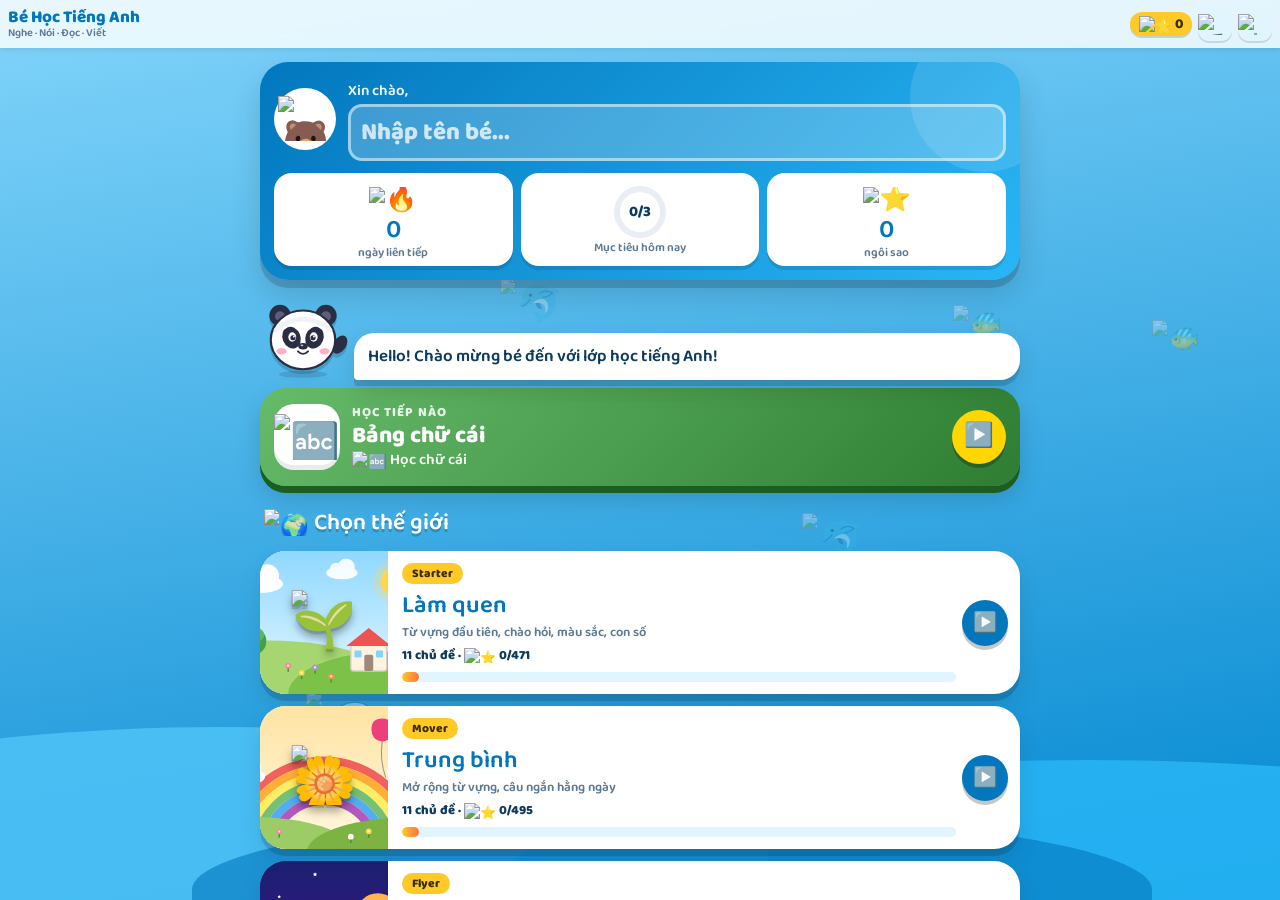
==== app/www/index.html @ 2bdccea1 "Add files via upload" ====
<!DOCTYPE html>
<html lang="vi">
<head>
<meta charset="utf-8">
<meta name="viewport" content="width=device-width, initial-scale=1, maximum-scale=1, user-scalable=no, viewport-fit=cover">
<title>Bé Học Tiếng Anh 1</title>
<link rel="stylesheet" href="fonts/fonts.css">
<link rel="stylesheet" href="css/style.css">
</head>
<body data-theme="ocean">
<div id="decor" aria-hidden="true"></div>
<div id="scenery" aria-hidden="true"><i class="hill h1"></i><i class="hill h2"></i><i class="hill h3"></i></div>
<div id="fb" class="fb hidden"></div>

<!-- TOP BAR -->
<header id="topbar">
  <button id="btnBack" class="icon-btn hidden" aria-label="Quay lại">⬅️</button>
  <div id="titleWrap"><div id="pageTitle">Bé Học Tiếng Anh</div><div id="pageSub"></div></div>
  <div id="starBox" title="Số sao">⭐ <span id="starCount">0</span></div>
  <button id="btnMusic" class="icon-btn" aria-label="Nhạc nền">🎵</button>
  <button id="btnSettings" class="icon-btn" aria-label="Cài đặt">⚙️</button>
</header>

<main id="app">
  <!-- HOME -->
  <section id="scr-home" class="screen active">
    <div class="hero">
      <div class="hero-top">
        <button class="avatar" id="avatar" aria-label="Đổi hình đại diện">🐻</button>
        <div class="hello-text">
          <label for="kidName">Xin chào,</label>
          <input id="kidName" maxlength="20" placeholder="Nhập tên bé..." autocomplete="off">
        </div>
      </div>
      <div class="stat-row">
        <div class="stat"><span class="st-ic flame">🔥</span><b id="streakNum">0</b><small>ngày liên tiếp</small></div>
        <div class="stat"><div class="ring" id="goalRing"><span id="goalTxt">0/3</span></div><small>Mục tiêu hôm nay</small></div>
        <div class="stat"><span class="st-ic">⭐</span><b id="homeStars">0</b><small>ngôi sao</small></div>
      </div>
    </div>
    <div class="mascot-row">
      <div class="mascot" id="mascot"></div>
      <div class="bubble" id="mascotSay">Hello! Chào mừng bé đến với lớp học tiếng Anh!</div>
    </div>
    <button class="continue-card" id="btnContinue">
      <div class="cc-icon" id="ccIcon">📖</div>
      <div class="cc-main"><div class="cc-label">HỌC TIẾP NÀO</div><div class="cc-title" id="ccTitle">Bắt đầu học</div><div class="cc-sub" id="ccSub"></div></div>
      <div class="cc-play">▶</div>
    </button>
    <h2 class="sec-title">🌍 Chọn thế giới</h2>
    <div id="levelList" class="level-list"></div>
    <button class="rep-card" id="btnRep">
      <div class="rep-ring" id="repRing"><span>🎧</span></div>
      <div class="cc-main"><div class="cc-label">NGHE MỖI NGÀY</div><div class="cc-title" id="repTitle">Tắm tiếng Anh 15 phút</div><div class="cc-sub" id="repSub">Vè · truyện · hội thoại bé đã học</div></div>
      <div class="cc-play">▶</div>
    </button>
    <div class="home-actions">
      <button class="tile-btn t-orange" id="btnChallenge"><span>🎲</span>Thử thách<br>ngẫu nhiên</button>
      <button class="tile-btn t-yellow" id="btnStickers"><span>🏅</span>Bộ sưu tập<br>sticker</button>
    </div>
  </section>

  <!-- UNITS OF A LEVEL (bản đồ) -->
  <section id="scr-units" class="screen">
    <div class="world-banner" id="worldBanner"></div>
    <div class="map-wrap"><svg class="map-line" id="unitLine"></svg><div id="unitList" class="map"></div></div>
  </section>

  <!-- ACTIVITIES OF A UNIT (đường học) -->
  <section id="scr-unit" class="screen">
    <div class="unit-hero" id="unitHero"></div>
    <div class="skill-legend">
      <span class="sk sk-nghe">👂 Nghe</span><span class="sk sk-noi">🗣️ Nói</span><span class="sk sk-doc">👀 Đọc</span><span class="sk sk-viet">✍️ Viết</span>
    </div>
    <div class="map-wrap"><svg class="map-line" id="actLine"></svg><div id="actList" class="map"></div></div>
  </section>

  <!-- GAME -->
  <section id="scr-game" class="screen">
    <div class="game-head">
      <div class="g-mascot" id="gMascot"></div>
      <div class="progress"><div id="progBar"></div></div>
      <div class="score-pill">🏆 <span id="scoreNow">0</span></div>
    </div>
    <div id="stage"></div>
  </section>

  <!-- NGHE MỖI NGÀY -->
  <section id="scr-rep" class="screen">
    <div class="rep-head"><div class="rep-time"><b id="repTime">00:00</b> / <span id="repGoalTxt">15:00</span></div><div class="progress"><div id="repBar"></div></div></div>
    <div class="rep-goal-row"><span>⏱ Nghe mỗi ngày:</span><button class="rg-chip" data-m="5">5 phút</button><button class="rg-chip" data-m="10">10 phút</button><button class="rg-chip" data-m="15">15 phút</button></div>
    <div class="rep-card-big" id="repStage"></div>
    <div class="rep-ctrl">
      <button class="speak-btn slow" id="repPrev" aria-label="Lùi">⏮️</button>
      <button class="speak-btn rep-play" id="repPlay" aria-label="Phát / Dừng">⏸️</button>
      <button class="speak-btn slow" id="repNext" aria-label="Tiếp">⏭️</button>
    </div>
    <p class="center muted small" id="repInfo"></p>
  </section>

  <!-- STICKERS -->
  <section id="scr-stickers" class="screen">
    <p class="center muted" id="stickerInfo"></p>
    <div id="stickerGrid" class="sticker-grid"></div>
  </section>
</main>

<!-- RESULT OVERLAY -->
<div id="result" class="overlay hidden">
  <div class="result-card pop-in">
    <div class="res-burst"><div class="rays"></div><div class="result-mascot" id="resMascot">🎉</div></div>
    <h2 id="resTitle">Giỏi quá!</h2>
    <div class="res-stars" id="resStars"></div>
    <div class="res-score">Điểm: <b id="resScore">0</b></div>
    <div class="res-detail" id="resDetail"></div>
    <div class="res-goal" id="resGoal"></div>
    <div class="res-sticker hidden" id="resSticker"></div>
    <div class="res-btns">
      <button class="big-btn alt" id="resAgain">🔁 Chơi lại</button>
      <button class="big-btn" id="resNext">➡️ Tiếp tục</button>
    </div>
  </div>
</div>
<canvas id="confetti"></canvas>

<!-- SETTINGS OVERLAY -->
<div id="settings" class="overlay hidden">
  <div class="sheet pop-in">
    <div class="sheet-head"><h2>⚙️ Cài đặt</h2><button class="icon-btn" id="setClose" aria-label="Đóng">✖️</button></div>
    <h3>🎨 Giao diện</h3>
    <div id="themeList" class="theme-list"></div>
    <h3>🐻 Hình đại diện</h3>
    <div id="avatarList" class="avatar-list"></div>
    <h3>🔊 Âm thanh</h3>
    <div class="row"><label>Nhạc nền</label><input type="range" id="volMusic" min="0" max="100"></div>
    <div class="row"><label>Hiệu ứng</label><input type="range" id="volSfx" min="0" max="100"></div>
    <div class="row"><label>Bài nhạc</label><select id="songSel"></select></div>
    <h3>🗣️ Giọng đọc (giọng nữ)</h3>
    <div class="row"><label>Loại giọng</label><select id="voiceMode"><option value="clip">🌟 Giọng chuẩn thu sẵn</option><option value="device">📱 Giọng của máy</option></select></div>
    <p class="muted small" id="voiceModeInfo"></p>
    <div id="deviceVoiceBox">
    <div class="row"><label>Tiếng Anh</label><select id="voiceEn"></select><button class="mini-btn" id="testEn">▶️</button></div>
    <div class="row"><label>Tiếng Việt</label><select id="voiceVi"></select><button class="mini-btn" id="testVi">▶️</button></div>
    <p class="muted small" id="ttsHint"></p>
    </div>
    <div class="row"><label>Tốc độ đọc</label><input type="range" id="ttsRate" min="60" max="120"></div>
    <div class="row"><label>Chỉ tiếng Anh</label><input type="checkbox" id="engOnly" class="switch"><span class="muted small">Học hoàn toàn bằng tiếng Anh như lớp GrapeSEED (ẩn nghĩa tiếng Việt)</span></div>
    <div class="row"><label>Đọc nghĩa tiếng Việt</label><input type="checkbox" id="readVi" class="switch"></div>
    <h3>📊 Góc phụ huynh</h3>
    <div id="parentStats"></div>
    <h3>💾 Sao lưu tiến độ</h3>
    <div class="row"><label>Tự động sao lưu</label><select id="autoBackup"><option value="off">Tắt</option><option value="daily">Mỗi ngày 1 lần</option><option value="each">Sau mỗi bài học</option></select></div>
    <div class="row"><button class="big-btn alt2" id="btnBackupNow" style="flex:1">💾 Sao lưu</button><button class="big-btn alt" id="btnRestore" style="flex:1">📂 Khôi phục</button></div>
    <p class="muted small" id="backupInfo"></p>
    <input type="file" id="restoreFile" accept=".json,application/json" class="hidden">
    <h3>🧹 Dữ liệu</h3>
    <button class="big-btn danger" id="btnReset">Xóa tiến độ học</button>
    <p class="muted small center">Bé Học Tiếng Anh 1 · phiên bản <span id="ver"></span></p>
  </div>
</div>

<div id="toast" class="hidden"></div>

<script src="js/e3d.js"></script>
<script src="js/e3d-render.js"></script>
<script src="js/art.js"></script>
<script src="js/content.js"></script>
<script src="js/content_gs.js"></script>
<script src="js/clips.js"></script>
<script src="js/audio.js"></script>
<script src="js/speech.js"></script>
<script src="js/app.js"></script>
<script src="js/games.js"></script>
</body>
</html>
---- app/www/fonts/fonts.css ----
@font-face{font-family:'Baloo 2';font-style:normal;font-display:swap;font-weight:100 700;src:url(baloo-2-latin-600-normal.woff2) format('woff2');unicode-range:U+0000-00FF,U+0131,U+0152-0153,U+02BB-02BC,U+02C6,U+02DA,U+02DC,U+0304,U+0308,U+0329,U+2000-206F,U+20AC,U+2122,U+2191,U+2193,U+2212,U+2215,U+FEFF,U+FFFD}
@font-face{font-family:'Baloo 2';font-style:normal;font-display:swap;font-weight:100 700;src:url(baloo-2-latin-ext-600-normal.woff2) format('woff2');unicode-range:U+0100-02BA,U+02BD-02C5,U+02C7-02CC,U+02CE-02D7,U+02DD-02FF,U+0304,U+0308,U+0329,U+1D00-1DBF,U+1E00-1E9F,U+1EF2-1EFF,U+2020,U+20A0-20AB,U+20AD-20C0,U+2113,U+2C60-2C7F,U+A720-A7FF}
@font-face{font-family:'Baloo 2';font-style:normal;font-display:swap;font-weight:100 700;src:url(baloo-2-vietnamese-600-normal.woff2) format('woff2');unicode-range:U+0102-0103,U+0110-0111,U+0128-0129,U+0168-0169,U+01A0-01A1,U+01AF-01B0,U+0300-0301,U+0303-0304,U+0308-0309,U+0323,U+0329,U+1EA0-1EF9,U+20AB}
@font-face{font-family:'Baloo 2';font-style:normal;font-display:swap;font-weight:800 900;src:url(baloo-2-latin-800-normal.woff2) format('woff2');unicode-range:U+0000-00FF,U+0131,U+0152-0153,U+02BB-02BC,U+02C6,U+02DA,U+02DC,U+0304,U+0308,U+0329,U+2000-206F,U+20AC,U+2122,U+2191,U+2193,U+2212,U+2215,U+FEFF,U+FFFD}
@font-face{font-family:'Baloo 2';font-style:normal;font-display:swap;font-weight:800 900;src:url(baloo-2-latin-ext-800-normal.woff2) format('woff2');unicode-range:U+0100-02BA,U+02BD-02C5,U+02C7-02CC,U+02CE-02D7,U+02DD-02FF,U+0304,U+0308,U+0329,U+1D00-1DBF,U+1E00-1E9F,U+1EF2-1EFF,U+2020,U+20A0-20AB,U+20AD-20C0,U+2113,U+2C60-2C7F,U+A720-A7FF}
@font-face{font-family:'Baloo 2';font-style:normal;font-display:swap;font-weight:800 900;src:url(baloo-2-vietnamese-800-normal.woff2) format('woff2');unicode-range:U+0102-0103,U+0110-0111,U+0128-0129,U+0168-0169,U+01A0-01A1,U+01AF-01B0,U+0300-0301,U+0303-0304,U+0308-0309,U+0323,U+0329,U+1EA0-1EF9,U+20AB}
@font-face{font-family:'Noto Color Emoji';font-style:normal;font-display:swap;font-weight:100 900;src:url(emoji-0.woff2) format('woff2');unicode-range:U+1F1F3,U+1F1FB}
@font-face{font-family:'Noto Color Emoji';font-style:normal;font-display:swap;font-weight:100 900;src:url(emoji-1.woff2) format('woff2');unicode-range:U+200D,U+1F308,U+1F3C1}
@font-face{font-family:'Noto Color Emoji';font-style:normal;font-display:swap;font-weight:100 900;src:url(emoji-3.woff2) format('woff2');unicode-range:U+200D,U+20E3,U+2194,U+23ED,U+25B6,U+2695,U+26A0,U+26AA,U+2705,U+2716,U+274C,U+2753,U+2764,U+2795,U+27A1,U+2B05,U+1F3B5,U+1F441,U+1F49B,U+1F4AC,U+1F501,U+1F507,U+1F51F,U+1F522,U+1F524,U+1F537,U+1F53A,U+1F7E6}
@font-face{font-family:'Noto Color Emoji';font-style:normal;font-display:swap;font-weight:100 900;src:url(emoji-4.woff2) format('woff2');unicode-range:U+200D,U+23F0,U+2602,U+2699,U+2702,U+270F,U+1F392,U+1F451,U+1F452,U+1F453,U+1F455,U+1F456,U+1F457,U+1F45F,U+1F48E,U+1F4A1,U+1F4A5,U+1F4C5,U+1F4CF,U+1F4D6,U+1F4D8,U+1F4DA,U+1F4DD,U+1F4E6,U+1F50A,U+1F555,U+1F556,U+1F558,U+1F58A,U+1F58D,U+1F6AA,U+1F6BF,U+1F6C1,U+1F6CB,U+1F6CF,U+1F6D2,U+1F6E1,U+1F9E2,U+1F9E5,U+1F9E6,U+1F9F8,U+1F9F9,U+1F9FD,U+1FA73,U+1FA91}
@font-face{font-family:'Noto Color Emoji';font-style:normal;font-display:swap;font-weight:100 900;src:url(emoji-5.woff2) format('woff2');unicode-range:U+265F,U+26BD,U+26F8,U+1F0CF,U+1F380,U+1F381,U+1F382,U+1F388,U+1F389,U+1F3A4,U+1F3A7,U+1F3A8,U+1F3AC,U+1F3AE,U+1F3B2,U+1F3B8,U+1F3BB,U+1F3BE,U+1F3C0,U+1F3C5,U+1F3C6,U+1F3D0,U+1F3D3,U+1F3F8,U+1F4FA,U+1F58D,U+1F941,U+1F9E9,U+1FA80,U+1FA81}
@font-face{font-family:'Noto Color Emoji';font-style:normal;font-display:swap;font-weight:100 900;src:url(emoji-6.woff2) format('woff2');unicode-range:U+26F5,U+2708,U+1F3A0,U+1F3A1,U+1F3CD,U+1F3E0,U+1F3E5,U+1F3EA,U+1F3EB,U+1F3F0,U+1F680,U+1F681,U+1F682,U+1F686,U+1F68C,U+1F692,U+1F693,U+1F695,U+1F697,U+1F69A,U+1F69C,U+1F6A2,U+1F6B2}
@font-face{font-family:'Noto Color Emoji';font-style:normal;font-display:swap;font-weight:100 900;src:url(emoji-7.woff2) format('woff2');unicode-range:U+200D,U+1F336,U+1F33D,U+1F344,U+1F345,U+1F347,U+1F349,U+1F34A,U+1F34B,U+1F34C,U+1F34D,U+1F34E,U+1F353,U+1F357,U+1F35A,U+1F35C,U+1F35E,U+1F366,U+1F369,U+1F36C,U+1F36D,U+1F370,U+1F372,U+1F373,U+1F382,U+1F952,U+1F954,U+1F955,U+1F95A,U+1F95B,U+1F963,U+1F964,U+1F966,U+1F96D,U+1F99E,U+1F9C1,U+1F9C3,U+1F9C5,U+1F9CA}
@font-face{font-family:'Noto Color Emoji';font-style:normal;font-display:swap;font-weight:100 900;src:url(emoji-8.woff2) format('woff2');unicode-range:U+200D,U+2600,U+2601,U+2603,U+2604,U+26A1,U+26C4,U+2728,U+2744,U+2B50,U+1F305,U+1F308,U+1F30A,U+1F30B,U+1F319,U+1F31F,U+1F324,U+1F327,U+1F32C,U+1F331,U+1F333,U+1F334,U+1F335,U+1F337,U+1F338,U+1F33B,U+1F33C,U+1F33E,U+1F33F,U+1F340,U+1F341,U+1F342,U+1F344,U+1F3D6,U+1F3DE,U+1F406,U+1F408,U+1F40A,U+1F40D,U+1F412,U+1F414,U+1F418,U+1F419,U+1F41A,U+1F41D,U+1F41E,U+1F41F,U+1F420,U+1F422,U+1F425,U+1F426,U+1F427,U+1F428,U+1F42C,U+1F42D,U+1F42E,U+1F42F,U+1F430,U+1F431,U+1F433,U+1F434,U+1F435,U+1F436,U+1F437,U+1F438,U+1F43B,U+1F43C,U+1F4A7,U+1F525,U+1F649,U+1F980,U+1F981,U+1F984,U+1F986,U+1F988,U+1F989,U+1F98A,U+1F98B,U+1F991,U+1F992,U+1F993,U+1F995,U+1F996,U+1F99C,U+1F99E,U+1FA90,U+1FAE7}
@font-face{font-family:'Noto Color Emoji';font-style:normal;font-display:swap;font-weight:100 900;src:url(emoji-9.woff2) format('woff2');unicode-range:U+200D,U+2695,U+2708,U+2764,U+27A1,U+1F33E,U+1F373,U+1F3A4,U+1F3A8,U+1F3C3,U+1F3CA,U+1F3EB,U+1F430,U+1F466,U+1F467,U+1F468,U+1F469,U+1F46B,U+1F46E,U+1F474,U+1F475,U+1F476,U+1F478,U+1F483,U+1F680,U+1F692,U+1F6B4,U+1F9B8,U+1F9CD,U+1F9D7}
@font-face{font-family:'Noto Color Emoji';font-style:normal;font-display:swap;font-weight:100 900;src:url(emoji-10.woff2) format('woff2');unicode-range:U+200D,U+2194,U+2603,U+26A1,U+26C4,U+270B,U+270D,U+2728,U+2764,U+2B50,U+1F31F,U+1F389,U+1F440,U+1F441,U+1F442,U+1F443,U+1F444,U+1F44B,U+1F44D,U+1F44F,U+1F47D,U+1F496,U+1F49B,U+1F4A5,U+1F4AA,U+1F525,U+1F5E3,U+1F60A,U+1F60B,U+1F620,U+1F622,U+1F628,U+1F62B,U+1F62E,U+1F634,U+1F642,U+1F649,U+1F64F,U+1F914,U+1F916,U+1F924,U+1F975,U+1F976,U+1F9B5,U+1F9B6,U+1F9B7}
@font-face{font-family:'Noto Color Emoji';font-style:normal;font-display:swap;font-weight:100 900;src:url(emoji-11.woff2) format('woff2');unicode-range:U+200D,U+20E3,U+2194,U+23ED,U+23F0,U+25B6,U+2600,U+2601,U+2602,U+2603,U+2604,U+265F,U+2695,U+2699,U+26A0,U+26A1,U+26AA,U+26BD,U+26C4,U+26F5,U+26F8,U+2702,U+2705,U+2708,U+270B,U+270D,U+270F,U+2716,U+2728,U+2744,U+274C,U+2753,U+2764,U+2795,U+27A1,U+2B05,U+2B50,U+1F0CF,U+1F1F3,U+1F1FB,U+1F305,U+1F308,U+1F30A,U+1F30B,U+1F319,U+1F31F,U+1F324,U+1F327,U+1F32C,U+1F331,U+1F333,U+1F334,U+1F335,U+1F336,U+1F337,U+1F338,U+1F33B,U+1F33C,U+1F33D,U+1F33E,U+1F33F,U+1F340,U+1F341,U+1F342,U+1F344,U+1F345,U+1F347,U+1F349,U+1F34A,U+1F34B,U+1F34C,U+1F34D,U+1F34E,U+1F353,U+1F357,U+1F35A,U+1F35C,U+1F35E,U+1F366,U+1F369,U+1F36C,U+1F36D,U+1F370,U+1F372,U+1F373,U+1F380,U+1F381,U+1F382,U+1F388,U+1F389,U+1F392,U+1F3A0,U+1F3A1,U+1F3A4,U+1F3A7,U+1F3A8,U+1F3AC,U+1F3AE,U+1F3B2,U+1F3B5,U+1F3B8,U+1F3BB,U+1F3BE,U+1F3C0,U+1F3C1,U+1F3C3,U+1F3C5,U+1F3C6,U+1F3CA,U+1F3CD,U+1F3D0,U+1F3D3,U+1F3D6,U+1F3DE,U+1F3E0,U+1F3E5,U+1F3EA,U+1F3EB,U+1F3F0,U+1F3F8,U+1F406,U+1F408,U+1F40A,U+1F40D,U+1F412,U+1F414,U+1F418,U+1F419,U+1F41A,U+1F41D,U+1F41E,U+1F41F,U+1F420,U+1F422,U+1F425,U+1F426,U+1F427,U+1F428,U+1F42C,U+1F42D,U+1F42E,U+1F42F,U+1F430,U+1F431,U+1F433,U+1F434,U+1F435,U+1F436,U+1F437,U+1F438,U+1F43B,U+1F43C,U+1F440,U+1F441,U+1F442,U+1F443,U+1F444,U+1F44B,U+1F44D,U+1F44F,U+1F451,U+1F452,U+1F453,U+1F455,U+1F456,U+1F457,U+1F45F,U+1F466,U+1F467,U+1F468,U+1F469,U+1F46B,U+1F46E,U+1F474,U+1F475,U+1F476,U+1F478,U+1F47D,U+1F483,U+1F48E,U+1F496,U+1F49B,U+1F4A1,U+1F4A5,U+1F4A7,U+1F4AA,U+1F4AC,U+1F4C5,U+1F4CF,U+1F4D6,U+1F4D8,U+1F4DA,U+1F4DD,U+1F4E6,U+1F4FA,U+1F501,U+1F507,U+1F50A,U+1F51F,U+1F522,U+1F524,U+1F525,U+1F537,U+1F53A,U+1F555,U+1F556,U+1F558,U+1F58A,U+1F58D,U+1F5E3,U+1F60A,U+1F60B,U+1F620,U+1F622,U+1F628,U+1F62B,U+1F62E,U+1F634,U+1F642,U+1F649,U+1F64F,U+1F680,U+1F681,U+1F682,U+1F686,U+1F68C,U+1F692,U+1F693,U+1F695,U+1F697,U+1F69A,U+1F69C,U+1F6A2,U+1F6AA,U+1F6B2,U+1F6B4,U+1F6BF,U+1F6C1,U+1F6CB,U+1F6CF,U+1F6D2,U+1F6E1,U+1F7E6,U+1F914,U+1F916,U+1F924,U+1F941,U+1F952,U+1F954,U+1F955,U+1F95A,U+1F95B,U+1F963,U+1F964,U+1F966,U+1F96D,U+1F975,U+1F976,U+1F980,U+1F981,U+1F984,U+1F986,U+1F988,U+1F989,U+1F98A,U+1F98B,U+1F991,U+1F992,U+1F993,U+1F995,U+1F996,U+1F99C,U+1F99E,U+1F9B5,U+1F9B6,U+1F9B7,U+1F9B8,U+1F9C1,U+1F9C3,U+1F9C5,U+1F9CA,U+1F9CD,U+1F9D7,U+1F9E2,U+1F9E5,U+1F9E6,U+1F9E9,U+1F9F8,U+1F9F9,U+1F9FD,U+1FA73,U+1FA80,U+1FA81,U+1FA90,U+1FA91,U+1FAE7}
---- app/www/css/style.css ----
:root{
  --hill1:#4fc3f7;--hill2:#29b6f6;--hill3:#0277bd;
  --tb:48px;
  --bg1:#4fc3f7;--bg2:#0288d1;--primary:#0277bd;--primary2:#29b6f6;--accent:#ffca28;--accent2:#ff7043;
  --card:#ffffff;--card2:#e1f5fe;--text:#103a5c;--muted:#5c7a94;--ok:#43a047;--bad:#e53935;
  --radius:22px;--shadow:0 6px 0 rgba(0,0,0,.14),0 10px 24px rgba(0,0,0,.12);
  --font:'Baloo 2','Noto Color Emoji',system-ui,sans-serif;
}
body[data-theme="ocean"]{--hill1:#4fc3f7;--hill2:#29b6f6;--hill3:#0277bd;--bg1:#81d4fa;--bg2:#0288d1;--primary:#0277bd;--primary2:#29b6f6;--accent:#ffca28;--accent2:#ff7043;--card2:#e1f5fe;--text:#0d3b5e}
body[data-theme="dino"]{--hill1:#aed581;--hill2:#7cb342;--hill3:#33691e;--bg1:#c5e1a5;--bg2:#2e7d32;--primary:#2e7d32;--primary2:#66bb6a;--accent:#ffb300;--accent2:#8d6e63;--card2:#f1f8e9;--text:#1b4020}
body[data-theme="princess"]{--hill1:#f8bbd0;--hill2:#ce93d8;--hill3:#8e24aa;--bg1:#f8bbd0;--bg2:#ab47bc;--primary:#c2185b;--primary2:#f06292;--accent:#ffd54f;--accent2:#7e57c2;--card2:#fce4ec;--text:#5a1340}
body[data-theme="space"]{--hill1:#5c6bc0;--hill2:#3949ab;--hill3:#1a237e;--bg1:#283593;--bg2:#0b0f2e;--primary:#5e35b1;--primary2:#7c4dff;--accent:#ffd740;--accent2:#00e5ff;--card:#f3f0ff;--card2:#ede7f6;--text:#1a1446;--muted:#6a648f}
body[data-theme="candy"]{--hill1:#ffe0b2;--hill2:#f8bbd0;--hill3:#80deea;--bg1:#fff9c4;--bg2:#f48fb1;--primary:#ec407a;--primary2:#4dd0e1;--accent:#aed581;--accent2:#ba68c8;--card2:#fffde7;--text:#4a2a3a}
body[data-theme="hero"]{--hill1:#ffcc80;--hill2:#ef5350;--hill3:#b71c1c;--bg1:#ffcc80;--bg2:#d32f2f;--primary:#c62828;--primary2:#1565c0;--accent:#ffd600;--accent2:#1e88e5;--card2:#fff3e0;--text:#3b1010}

*{box-sizing:border-box;-webkit-tap-highlight-color:transparent;user-select:none;-webkit-user-select:none}
html,body{margin:0;height:100%;overflow:hidden}
body{font-family:var(--font);color:var(--text);background:linear-gradient(170deg,var(--bg1),var(--bg2));background-attachment:fixed;font-size:18px}
input,select,button{font-family:inherit}
input{user-select:text;-webkit-user-select:text}
.hidden{display:none!important}
.center{text-align:center}.muted{color:var(--muted)}.small{font-size:14px}

#decor{position:fixed;inset:0;pointer-events:none;overflow:hidden;z-index:0}
#decor span{position:absolute;font-size:34px;opacity:.35;animation:floaty 9s ease-in-out infinite}
@keyframes floaty{0%,100%{transform:translateY(0) rotate(-6deg)}50%{transform:translateY(-22px) rotate(6deg)}}

#topbar{position:fixed;top:0;left:0;right:0;z-index:5;display:flex;align-items:center;gap:6px;height:calc(var(--tb) + env(safe-area-inset-top));padding:env(safe-area-inset-top) 8px 0;background:rgba(255,255,255,.82);backdrop-filter:blur(6px);box-shadow:0 1px 6px rgba(0,0,0,.10)}
#titleWrap{flex:1;min-width:0}
#pageTitle{font-weight:800;font-size:17px;line-height:1.1;color:var(--primary);white-space:nowrap;overflow:hidden;text-overflow:ellipsis}
#pageSub{font-size:11px;line-height:1.1;color:var(--muted);white-space:nowrap;overflow:hidden;text-overflow:ellipsis}
#starBox{background:var(--accent);color:#3d2b00;font-weight:800;font-size:14px;padding:1px 9px;border-radius:999px;box-shadow:0 2px 0 rgba(0,0,0,.15);white-space:nowrap}
.icon-btn{border:0;background:var(--card2);width:34px;height:34px;border-radius:11px;font-size:17px;box-shadow:0 2px 0 rgba(0,0,0,.12);cursor:pointer;flex:none;padding:0}
.sheet .icon-btn{width:40px;height:40px;font-size:20px}
.icon-btn:active{transform:translateY(2px);box-shadow:none}
.icon-btn.off{opacity:.45;filter:grayscale(1)}

#app{position:absolute;inset:0;overflow:hidden;z-index:1}
.screen{display:none;position:absolute;inset:calc(var(--tb) + env(safe-area-inset-top)) 0 0 0;overflow-y:auto;padding:14px 14px 40px;-webkit-overflow-scrolling:touch}
.screen.active{display:block;animation:fadeIn .25s ease}
@keyframes fadeIn{from{opacity:0;transform:translateY(8px)}to{opacity:1;transform:none}}

.hello-card{display:flex;align-items:center;gap:12px;background:var(--card);border-radius:var(--radius);padding:12px;box-shadow:var(--shadow)}
.avatar{width:62px;height:62px;border-radius:50%;background:var(--card2);display:grid;place-items:center;font-size:40px;flex:none;border:4px solid var(--primary2)}
.hello-text{flex:1}.hello-text label{font-size:14px;color:var(--muted);font-weight:700}
#kidName{width:100%;border:3px solid var(--card2);border-radius:14px;padding:6px 10px;font-size:22px;font-weight:800;color:var(--primary);outline:none;background:#fff}
#kidName:focus{border-color:var(--primary2)}
.mascot-row{display:flex;align-items:flex-end;gap:8px;margin:14px 0 6px}
.mascot{font-size:64px;animation:bounce 2s infinite}
@keyframes bounce{0%,100%{transform:translateY(0)}50%{transform:translateY(-10px)}}
.bubble{flex:1;background:var(--card);border-radius:20px 20px 20px 4px;padding:10px 14px;font-weight:700;box-shadow:var(--shadow);font-size:17px}
.sec-title{margin:16px 4px 8px;color:#fff;text-shadow:0 2px 0 rgba(0,0,0,.25);font-size:24px}

.level-list{display:grid;gap:12px}
.level-card{display:flex;align-items:center;gap:14px;border:0;width:100%;text-align:left;background:var(--card);border-radius:var(--radius);padding:14px;box-shadow:var(--shadow);cursor:pointer;position:relative;overflow:hidden}
.level-card:active{transform:scale(.98)}
.level-card .lv-icon{font-size:48px;width:70px;height:70px;display:grid;place-items:center;border-radius:20px;background:var(--card2);flex:none}
.level-card h3{margin:0;font-size:24px;color:var(--primary)}
.level-card p{margin:0;font-size:14px;color:var(--muted)}
.level-card .lv-prog{margin-top:6px;height:10px;background:var(--card2);border-radius:99px;overflow:hidden}
.level-card .lv-prog i{display:block;height:100%;background:linear-gradient(90deg,var(--accent),var(--accent2));border-radius:99px}
.lv-badge{position:absolute;top:10px;right:12px;font-size:12px;font-weight:800;background:var(--accent);color:#3d2b00;border-radius:99px;padding:1px 10px}
.home-actions{display:grid;grid-template-columns:1fr 1fr;gap:10px;margin-top:16px}

.big-btn{border:0;background:var(--primary);color:#fff;font-weight:800;font-size:19px;padding:12px 16px;border-radius:18px;box-shadow:0 5px 0 rgba(0,0,0,.22);cursor:pointer}
.big-btn:active{transform:translateY(3px);box-shadow:0 2px 0 rgba(0,0,0,.22)}
.big-btn.alt{background:var(--accent2)}.big-btn.alt2{background:var(--accent);color:#3d2b00}
.big-btn.ok{background:var(--ok)}.big-btn.danger{background:var(--bad);width:100%}
.big-btn:disabled{opacity:.5}
.mini-btn{border:0;background:var(--card2);border-radius:12px;padding:6px 10px;font-size:18px;cursor:pointer}

.unit-grid{display:grid;grid-template-columns:repeat(auto-fill,minmax(150px,1fr));gap:12px}
.unit-card{border:0;background:var(--card);border-radius:var(--radius);padding:12px 8px;box-shadow:var(--shadow);cursor:pointer;text-align:center}
.unit-card:active{transform:scale(.96)}
.unit-card .u-icon{font-size:50px;line-height:1.2}
.unit-card .u-title{font-weight:800;font-size:18px;color:var(--primary);line-height:1.15}
.unit-card .u-en{font-size:13px;color:var(--muted)}
.unit-card .u-stars{font-size:14px;margin-top:4px;font-weight:800;color:#b07c00}

.unit-hero{display:flex;align-items:center;gap:12px;background:var(--card);border-radius:var(--radius);padding:12px;box-shadow:var(--shadow)}
.unit-hero .uh-icon{font-size:56px}
.unit-hero h2{margin:0;color:var(--primary);font-size:24px;line-height:1.1}
.unit-hero p{margin:0;color:var(--muted)}
.skill-legend{display:flex;gap:6px;flex-wrap:wrap;justify-content:center;margin:12px 0}
.sk{font-size:13px;font-weight:800;padding:2px 10px;border-radius:99px;color:#fff}
.sk-nghe{background:#29b6f6}.sk-noi{background:#ef5350}.sk-doc{background:#66bb6a}.sk-viet{background:#ab47bc}
.act-path{display:grid;gap:10px}
.act-card{display:flex;align-items:center;gap:12px;border:0;width:100%;text-align:left;background:var(--card);border-radius:20px;padding:10px 12px;box-shadow:var(--shadow);cursor:pointer}
.act-card:nth-child(even){margin-left:18px;width:calc(100% - 18px)}
.act-card:active{transform:scale(.98)}
.act-card .a-icon{font-size:36px;width:58px;height:58px;display:grid;place-items:center;border-radius:50%;background:var(--card2);flex:none;border:3px solid var(--primary2)}
.act-card.done .a-icon{border-color:var(--accent);background:#fff8e1}
.act-card .a-main{flex:1;min-width:0}
.act-card .a-title{font-weight:800;font-size:19px;color:var(--text)}
.act-card .a-stars{font-size:18px;letter-spacing:1px}
.act-card .sk{font-size:11px;padding:1px 8px;margin-right:4px}

/* GAME */
.game-head{display:flex;align-items:center;gap:10px;margin-bottom:10px}
.progress{flex:1;height:18px;background:rgba(255,255,255,.6);border-radius:99px;overflow:hidden;box-shadow:inset 0 2px 4px rgba(0,0,0,.12)}
#progBar{height:100%;width:0;background:linear-gradient(90deg,var(--accent),var(--accent2));border-radius:99px;transition:width .4s}
.score-pill{background:var(--card);border-radius:99px;padding:3px 12px;font-weight:800;box-shadow:0 3px 0 rgba(0,0,0,.12)}
#stage{position:relative;min-height:calc(100% - 40px)}
.prompt{background:var(--card);border-radius:var(--radius);padding:12px;box-shadow:var(--shadow);text-align:center;margin-bottom:12px;position:relative}
.prompt .p-title{font-weight:800;color:var(--muted);font-size:16px}
.prompt .p-big{font-size:38px;font-weight:800;color:var(--primary);line-height:1.15;word-break:break-word}
.prompt .p-vi{font-size:18px;color:var(--muted);font-weight:700}
.speak-btn{border:0;background:var(--primary2);color:#fff;font-size:30px;width:74px;height:74px;border-radius:50%;box-shadow:0 5px 0 rgba(0,0,0,.2);cursor:pointer;margin:6px}
.speak-btn.slow{background:var(--accent2);font-size:26px;width:60px;height:60px}
.speak-btn:active{transform:translateY(3px);box-shadow:0 2px 0 rgba(0,0,0,.2)}
.speak-btn.pulse{animation:pulse 1.2s infinite}
@keyframes pulse{0%{box-shadow:0 0 0 0 rgba(255,255,255,.8)}70%{box-shadow:0 0 0 18px rgba(255,255,255,0)}100%{box-shadow:0 0 0 0 rgba(255,255,255,0)}}

.pic{display:grid;place-items:center;line-height:1}
.pic.emoji{font-size:var(--pic-size,64px)}
.pic.swatch{width:var(--pic-box,80px);height:var(--pic-box,80px);border-radius:22%;border:4px solid rgba(0,0,0,.15);box-shadow:inset 0 -6px 0 rgba(0,0,0,.12)}
.pic.txt{font-size:calc(var(--pic-size,64px)*.7);font-weight:800;color:var(--primary);white-space:nowrap}

.choices{display:grid;grid-template-columns:1fr 1fr;gap:12px}
.choice{border:0;background:var(--card);border-radius:var(--radius);min-height:130px;box-shadow:var(--shadow);cursor:pointer;display:flex;flex-direction:column;align-items:center;justify-content:center;padding:8px;font-weight:800;font-size:22px;color:var(--text);--pic-size:70px;--pic-box:84px}
.choice.text{min-height:76px;font-size:22px}
.choice:active{transform:scale(.96)}
.choice.right{background:#c8e6c9;animation:tada .6s}
.choice.wrong{background:#ffcdd2;animation:shake .4s}
.choice.dim{opacity:.4}
@keyframes shake{0%,100%{transform:translateX(0)}20%,60%{transform:translateX(-8px)}40%,80%{transform:translateX(8px)}}
@keyframes tada{0%{transform:scale(1)}30%{transform:scale(1.12) rotate(-3deg)}60%{transform:scale(1.08) rotate(3deg)}100%{transform:scale(1)}}

/* flashcard */
.flash{background:var(--card);border-radius:28px;box-shadow:var(--shadow);padding:16px;text-align:center;--pic-size:120px;--pic-box:140px}
.flash .pic{margin:6px auto 4px;min-height:140px}
.flash .f-en{font-size:44px;font-weight:800;color:var(--primary);line-height:1.1;word-break:break-word}
.flash .f-sent{font-size:28px;font-weight:800;color:var(--primary);line-height:1.25}
.flash .f-vi{font-size:20px;color:var(--muted);font-weight:700;margin-top:4px}
.flash .f-btns{display:flex;justify-content:center;align-items:center;flex-wrap:wrap}
.nav-row{display:flex;justify-content:space-between;gap:10px;margin-top:14px}
.nav-row .big-btn{flex:1}
.word-hl{display:inline-block;border-radius:8px;padding:0 3px;transition:background .2s}
.word-hl.on{background:var(--accent)}

/* balloons */
.sky{position:relative;height:calc(100vh - 300px);min-height:300px;border-radius:var(--radius);background:linear-gradient(#ffffff55,#ffffff11);overflow:hidden}
.balloon{position:absolute;bottom:-160px;width:84px;height:104px;border-radius:50% 50% 48% 48%;display:grid;place-items:center;cursor:pointer;box-shadow:inset -10px -12px 0 rgba(0,0,0,.12);--pic-size:48px;--pic-box:52px;animation:rise linear forwards}
.balloon::after{content:"";position:absolute;bottom:-34px;left:50%;width:2px;height:34px;background:rgba(0,0,0,.35)}
.balloon::before{content:"";position:absolute;bottom:-6px;left:calc(50% - 7px);border:7px solid transparent;border-top-color:inherit;border-bottom:0}
.balloon .b-word{font-weight:800;font-size:18px;color:#fff;text-shadow:0 1px 2px rgba(0,0,0,.4);text-align:center;padding:4px;line-height:1}
@keyframes rise{from{transform:translateY(0)}to{transform:translateY(calc(-100vh - 100px))}}
.balloon.popped{animation:popb .3s forwards!important}
@keyframes popb{to{transform:scale(1.6);opacity:0}}
.balloon.nope{filter:grayscale(.6)}

/* memory */
.mem-grid{display:grid;grid-template-columns:repeat(3,1fr);gap:10px;perspective:800px}
.mcard{position:relative;height:110px;cursor:pointer;transform-style:preserve-3d;transition:transform .45s}
.mcard.flip{transform:rotateY(180deg)}
.mcard .face{position:absolute;inset:0;border-radius:18px;backface-visibility:hidden;-webkit-backface-visibility:hidden;display:grid;place-items:center;box-shadow:var(--shadow)}
.mcard .back{background:linear-gradient(135deg,var(--primary2),var(--primary));font-size:40px;color:#fff}
.mcard .front{background:var(--card);transform:rotateY(180deg);font-weight:800;font-size:20px;color:var(--primary);text-align:center;padding:4px;--pic-size:56px;--pic-box:60px;word-break:break-word;line-height:1.1}
.mcard.matched .front{background:#c8e6c9}

/* spell */
.slots{display:flex;justify-content:center;flex-wrap:wrap;gap:6px;margin:10px 0}
.slot{width:42px;height:52px;border-radius:12px;background:var(--card);border-bottom:5px solid var(--primary2);display:grid;place-items:center;font-size:30px;font-weight:800;color:var(--primary)}
.slot.space{background:transparent;border:0;width:16px}
.slot.fixed{background:transparent;border:0;width:18px}
.slot.filled{animation:tada .4s}
.tiles{display:flex;justify-content:center;flex-wrap:wrap;gap:10px;margin-top:12px}
.tile{border:0;min-width:56px;height:60px;padding:0 10px;border-radius:16px;background:var(--accent);color:#3d2b00;font-weight:800;font-size:30px;box-shadow:0 5px 0 rgba(0,0,0,.2);cursor:pointer}
.tile.word{font-size:22px;background:var(--card);color:var(--primary)}
.tile:active{transform:translateY(3px);box-shadow:0 2px 0 rgba(0,0,0,.2)}
.tile.used{visibility:hidden}
.tile.wrong{animation:shake .4s;background:#ffcdd2}
.built{min-height:64px;background:var(--card);border-radius:18px;padding:8px;display:flex;flex-wrap:wrap;gap:6px;justify-content:center;align-items:center;box-shadow:inset 0 3px 6px rgba(0,0,0,.08)}
.built .tile{height:46px;font-size:20px;box-shadow:none}

/* speak */
.mic-btn{border:0;width:110px;height:110px;border-radius:50%;background:var(--bad);color:#fff;font-size:52px;box-shadow:0 6px 0 rgba(0,0,0,.22);cursor:pointer}
.mic-btn.listening{animation:pulse 1s infinite;background:#ff1744}
.heard{min-height:30px;font-weight:800;font-size:20px;margin:8px 0}

/* trace */
.trace-wrap{position:relative;background:var(--card);border-radius:var(--radius);box-shadow:var(--shadow);margin:0 auto;touch-action:none}
.trace-wrap canvas{display:block;width:100%;height:100%;border-radius:var(--radius);touch-action:none}

/* story */
.story-line{display:flex;gap:10px;align-items:center;background:var(--card);border-radius:18px;padding:10px;box-shadow:var(--shadow);margin-bottom:10px;cursor:pointer;--pic-size:40px;--pic-box:44px}
.story-line .s-en{font-weight:800;font-size:20px;color:var(--text);line-height:1.2}
.story-line .s-vi{font-size:15px;color:var(--muted)}
.story-line.reading{outline:4px solid var(--accent)}
.story-list .act-card{margin-left:0!important;width:100%!important}

/* result */
.overlay{position:fixed;inset:0;background:rgba(0,0,0,.45);z-index:20;display:grid;place-items:center;padding:16px}
.result-card{background:var(--card);border-radius:30px;padding:20px;width:min(420px,100%);text-align:center;box-shadow:0 10px 40px rgba(0,0,0,.3)}
.result-mascot{font-size:80px;animation:bounce 1.4s infinite}
.result-card h2{margin:4px 0;color:var(--primary);font-size:32px}
.res-stars{font-size:54px;letter-spacing:4px}
.res-stars span{display:inline-block;animation:starIn .5s both}
.res-stars span.off{filter:grayscale(1);opacity:.3}
@keyframes starIn{from{transform:scale(0) rotate(-180deg)}to{transform:scale(1)}}
.res-score{font-size:22px}
.res-detail{color:var(--muted);font-size:15px}
.res-sticker{margin-top:8px;background:#fff8e1;border-radius:16px;padding:8px;font-weight:800}
.res-btns{display:flex;gap:10px;margin-top:14px}.res-btns .big-btn{flex:1}
.pop-in{animation:popIn .35s cubic-bezier(.2,1.4,.5,1)}
@keyframes popIn{from{transform:scale(.6);opacity:0}to{transform:scale(1);opacity:1}}
#confetti{position:fixed;inset:0;pointer-events:none;z-index:30;width:100%;height:100%}

.sheet{background:var(--card);border-radius:26px;padding:16px;width:min(520px,100%);max-height:92vh;overflow-y:auto}
.sheet-head{display:flex;justify-content:space-between;align-items:center}
.sheet h2{margin:0;color:var(--primary)}.sheet h3{margin:16px 0 6px;color:var(--primary)}
.theme-list{display:grid;grid-template-columns:repeat(3,1fr);gap:8px}
.theme-opt{border:4px solid transparent;border-radius:16px;padding:8px 4px;text-align:center;cursor:pointer;font-weight:800;font-size:14px;color:#fff;text-shadow:0 1px 2px rgba(0,0,0,.4)}
.theme-opt .t-ic{font-size:30px;display:block}
.theme-opt.sel{border-color:var(--text);transform:scale(1.04)}
.avatar-list{display:flex;flex-wrap:wrap;gap:6px}
.avatar-list button{border:3px solid transparent;background:var(--card2);border-radius:50%;width:50px;height:50px;font-size:28px;cursor:pointer}
.avatar-list button.sel{border-color:var(--primary)}
.row{display:flex;align-items:center;gap:8px;margin:8px 0}
.row label{width:110px;flex:none;font-weight:700;font-size:15px}
.row input[type=range]{flex:1;accent-color:var(--primary)}
.row select{flex:1;min-width:0;padding:6px;border-radius:10px;border:2px solid var(--card2);font-size:14px;background:#fff}
.switch{width:24px;height:24px;accent-color:var(--primary)}

.sticker-grid{display:grid;grid-template-columns:repeat(auto-fill,minmax(72px,1fr));gap:10px}
.sticker{aspect-ratio:1;background:var(--card);border-radius:20px;display:grid;place-items:center;font-size:44px;box-shadow:var(--shadow)}
.sticker.locked{filter:grayscale(1) brightness(.2);opacity:.25}

#toast{position:fixed;left:50%;bottom:30px;transform:translateX(-50%);background:rgba(0,0,0,.8);color:#fff;padding:10px 18px;border-radius:99px;z-index:40;font-weight:700;max-width:90%;text-align:center}
.floating-plus{position:fixed;font-weight:800;font-size:28px;color:var(--ok);pointer-events:none;z-index:25;animation:upfade 1s forwards;text-shadow:0 2px 0 #fff}
@keyframes upfade{to{transform:translateY(-60px);opacity:0}}

@media (min-width:700px){
  .choices{grid-template-columns:repeat(4,1fr)}
  .mem-grid{grid-template-columns:repeat(4,1fr)}
  .screen{padding-left:max(14px,calc(50% - 380px));padding-right:max(14px,calc(50% - 380px))}
}

/* kiểm tra phát âm */
.pron-box{margin-top:12px;background:var(--card);border-radius:var(--radius);padding:12px;box-shadow:var(--shadow)}
.pron-score{font-size:56px;font-weight:800;line-height:1;animation:popIn .4s}
.pron-score small{font-size:20px;color:var(--muted)}
.pron-words{margin:8px 0;display:flex;flex-wrap:wrap;gap:6px;justify-content:center}
.pw{font-weight:800;font-size:22px;padding:2px 10px;border-radius:12px}
.pw.ok{background:#c8e6c9;color:#1b5e20}.pw.part{background:#ffe0b2;color:#e65100}.pw.bad{background:#ffcdd2;color:#b71c1c}
.pron-box .mic-btn{width:86px;height:86px;font-size:40px;margin-top:6px}

/* ===================== THIẾT KẾ 1.3: phong cách game ===================== */
#scenery{position:fixed;left:0;right:0;bottom:0;height:24vh;z-index:0;pointer-events:none;overflow:hidden}
#scenery .hill{position:absolute;bottom:-40%;border-radius:50% 50% 0 0;opacity:.85}
#scenery .h1{left:-25%;width:85%;height:120%;background:var(--hill1)}
#scenery .h2{right:-30%;width:90%;height:105%;background:var(--hill2)}
#scenery .h3{left:15%;width:75%;height:70%;bottom:-30%;background:var(--hill3);opacity:.6}
.screen{z-index:1}

/* chữ tiêu đề có viền */
.sec-title{font-size:23px;margin:18px 4px 10px;-webkit-text-stroke:0;text-shadow:0 3px 0 rgba(0,0,0,.18)}

/* HERO trang chủ */
.hero{background:linear-gradient(135deg,var(--primary),var(--primary2));border-radius:28px;padding:14px;color:#fff;box-shadow:0 8px 0 rgba(0,0,0,.15),0 14px 30px rgba(0,0,0,.15);position:relative;overflow:hidden}
.hero::after{content:"";position:absolute;right:-40px;top:-40px;width:150px;height:150px;border-radius:50%;background:rgba(255,255,255,.12)}
.hero-top{display:flex;align-items:center;gap:12px;position:relative;z-index:1}
.hero .avatar{border:4px solid rgba(255,255,255,.9);background:#fff;cursor:pointer;padding:0;font-size:38px}
.hero .hello-text label{color:rgba(255,255,255,.9);font-size:15px}
.hero #kidName{background:rgba(255,255,255,.22);border:3px solid rgba(255,255,255,.5);color:#fff;font-size:24px}
.hero #kidName::placeholder{color:rgba(255,255,255,.75)}
.hero #kidName:focus{background:rgba(255,255,255,.3);border-color:#fff}
.stat-row{display:grid;grid-template-columns:repeat(3,1fr);gap:8px;margin-top:12px;position:relative;z-index:1}
.stat{background:#fff;color:var(--text);border-radius:18px;padding:8px 4px 6px;text-align:center;box-shadow:0 4px 0 rgba(0,0,0,.12);display:flex;flex-direction:column;align-items:center;justify-content:center;min-height:92px}
.stat b{font-size:26px;line-height:1;color:var(--primary)}
.stat small{font-size:12px;color:var(--muted);font-weight:700;line-height:1.1;margin-top:3px}
.st-ic{font-size:26px;line-height:1}
.flame{animation:flicker 1.6s infinite}
@keyframes flicker{0%,100%{transform:scale(1) rotate(-4deg)}50%{transform:scale(1.15) rotate(4deg)}}
.ring{--p:0;width:52px;height:52px;border-radius:50%;background:conic-gradient(var(--ok) calc(var(--p)*360deg),#e8eef3 0);display:grid;place-items:center}
.ring span{width:40px;height:40px;border-radius:50%;background:#fff;display:grid;place-items:center;font-weight:800;font-size:15px;color:var(--text)}
.ring.done span::before{content:"✓ ";color:var(--ok)}

.mascot-row{margin:14px 0 4px}
.mascot{font-size:58px;filter:drop-shadow(0 4px 0 rgba(0,0,0,.15));cursor:pointer}

/* nút Học tiếp */
.continue-card{display:flex;align-items:center;gap:12px;width:100%;border:0;text-align:left;cursor:pointer;margin-top:8px;padding:14px;border-radius:26px;background:linear-gradient(135deg,#66bb6a,#2e7d32);color:#fff;box-shadow:0 7px 0 #1b5e20,0 12px 24px rgba(0,0,0,.15);transition:transform .1s}
.continue-card:active{transform:translateY(5px);box-shadow:0 2px 0 #1b5e20}
.cc-icon{width:66px;height:66px;border-radius:20px;background:#fff;display:grid;place-items:center;font-size:40px;flex:none;box-shadow:inset 0 -5px 0 rgba(0,0,0,.08)}
.cc-main{flex:1;min-width:0}
.cc-label{font-size:13px;font-weight:800;letter-spacing:1px;opacity:.85}
.cc-title{font-size:23px;font-weight:800;line-height:1.1}
.cc-sub{font-size:15px;font-weight:700;opacity:.95;white-space:nowrap;overflow:hidden;text-overflow:ellipsis}
.cc-play{width:54px;height:54px;border-radius:50%;background:#ffd600;color:#3d2b00;display:grid;place-items:center;font-size:24px;flex:none;box-shadow:0 4px 0 rgba(0,0,0,.25);animation:pulseY 1.6s infinite}
@keyframes pulseY{0%,100%{transform:scale(1)}50%{transform:scale(1.1)}}

/* thẻ thế giới (cấp độ) */
.level-card.world{padding:0;overflow:hidden;align-items:stretch;gap:0;min-height:138px;border-radius:26px;box-shadow:0 7px 0 rgba(0,0,0,.14),0 12px 24px rgba(0,0,0,.1)}
.level-card.world:active{transform:translateY(4px)}
.w-scene{width:122px;flex:none;position:relative;overflow:hidden}
.w1 .w-scene,.world-banner.w1{background:linear-gradient(#b3e5fc 0 58%,#81c784 58% 100%)}
.w2 .w-scene,.world-banner.w2{background:linear-gradient(#ffe082 0 58%,#ffb74d 58% 100%)}
.w3 .w-scene,.world-banner.w3{background:radial-gradient(circle at 20% 30%,#fff 0 1.5px,transparent 2px),radial-gradient(circle at 70% 20%,#fff 0 1px,transparent 2px),radial-gradient(circle at 50% 70%,#fff 0 1.5px,transparent 2px),linear-gradient(#1a237e,#4527a0)}
.w-scene span{position:absolute;line-height:1;filter:drop-shadow(0 3px 0 rgba(0,0,0,.15));animation:floaty 5s ease-in-out infinite}
.w-scene .w1{font-size:38px;left:6px;bottom:8px;animation-delay:-1s}
.w-scene .w2{font-size:56px;left:34px;top:24px}
.w-scene .w3{font-size:32px;right:4px;bottom:6px;animation-delay:-2s}
.w-scene .w4{font-size:22px;left:8px;top:6px;animation-delay:-3s}
.w-info{flex:1;padding:12px 6px 12px 14px;position:relative;min-width:0}
.w-info .lv-badge{position:static;display:inline-block;margin-bottom:2px}
.w-info h3{font-size:24px}
.w-info p{font-size:13px;line-height:1.25}
.w-meta{font-size:13px;font-weight:800;color:var(--text);margin-top:4px}
.w-go{align-self:center;margin-right:12px;width:46px;height:46px;border-radius:50%;background:var(--primary);color:#fff;display:grid;place-items:center;font-size:20px;flex:none;box-shadow:0 4px 0 rgba(0,0,0,.22)}

.home-actions{gap:12px}
.tile-btn{border:0;border-radius:24px;padding:14px 8px;font-weight:800;font-size:16px;line-height:1.2;color:#fff;cursor:pointer;box-shadow:0 6px 0 rgba(0,0,0,.2);min-height:110px}
.tile-btn span{display:block;font-size:40px;margin-bottom:4px;filter:drop-shadow(0 3px 0 rgba(0,0,0,.15))}
.tile-btn:active{transform:translateY(4px);box-shadow:0 2px 0 rgba(0,0,0,.2)}
.t-orange{background:linear-gradient(135deg,#ff8a65,#f4511e)}
.t-yellow{background:linear-gradient(135deg,#ffe082,#ffb300);color:#4e3500}

/* banner thế giới & chủ đề */
.world-banner{display:flex;align-items:center;gap:12px;border-radius:26px;padding:14px;color:#1b2a3a;box-shadow:0 7px 0 rgba(0,0,0,.14)}
.world-banner.w3{color:#fff}
.world-banner h2{margin:0;font-size:24px}.world-banner p{margin:0 0 6px;font-size:13px;font-weight:700;opacity:.85}
.world-banner .wb-icon{font-size:58px;filter:drop-shadow(0 4px 0 rgba(0,0,0,.2));animation:floaty 4s ease-in-out infinite}
.world-banner>div:last-child{flex:1}
.world-banner .lv-prog{background:rgba(255,255,255,.6)}
.unit-hero{border-radius:26px;box-shadow:0 7px 0 rgba(0,0,0,.12)}
.unit-hero .lv-prog{margin-top:6px}

/* BẢN ĐỒ ĐƯỜNG ĐI */
.map-wrap{position:relative;margin-top:14px}
.map-line{position:absolute;left:0;top:0;pointer-events:none;overflow:visible}
.ml-shadow{fill:none;stroke:rgba(0,0,0,.12);stroke-width:16;stroke-linecap:round}
.ml-main{fill:none;stroke:rgba(255,255,255,.95);stroke-width:9;stroke-linecap:round;stroke-dasharray:1 19}
.map{position:relative;display:flex;flex-direction:column;align-items:center;gap:20px;padding:16px 0 50px}
.map-node{position:relative;display:flex;flex-direction:column;align-items:center;width:160px;transform:translateX(var(--x,0))}
.node-btn{--p:0;--nc:var(--primary2);position:relative;width:96px;height:96px}
.nb-ring{width:100%;height:100%;border-radius:50%;padding:7px;background:conic-gradient(var(--accent) calc(var(--p)*360deg),rgba(255,255,255,.75) 0);box-shadow:0 4px 10px rgba(0,0,0,.15)}
.nb-face{width:100%;height:100%;border-radius:50%;background:var(--nc);display:grid;place-items:center;font-size:40px;box-shadow:inset 0 -8px 0 rgba(0,0,0,.2),inset 0 5px 0 rgba(255,255,255,.3);transition:transform .1s}
.map-node:active .nb-face{transform:translateY(4px);box-shadow:inset 0 -3px 0 rgba(0,0,0,.2)}
.node-btn.n-nghe{--nc:#29b6f6}.node-btn.n-noi{--nc:#ef5350}.node-btn.n-doc{--nc:#66bb6a}.node-btn.n-viet{--nc:#ab47bc}
.node-btn.gold{--nc:linear-gradient(#ffe082,#ffb300)}
.node-btn.gold .nb-face{background:linear-gradient(#ffe082,#ffa000)}
.node-btn:not(.gold):not(.started):not(.current) .nb-face{filter:saturate(.75)}
.node-btn.current{animation:bounce 1.4s infinite}
.node-btn.current .nb-ring{box-shadow:0 0 0 6px rgba(255,255,255,.5),0 4px 14px rgba(0,0,0,.2)}
.nb-tip{position:absolute;top:-34px;left:50%;transform:translateX(-50%);background:#fff;color:var(--primary);font-weight:800;font-size:13px;padding:3px 12px;border-radius:12px;white-space:nowrap;box-shadow:0 3px 0 rgba(0,0,0,.15);letter-spacing:.5px}
.nb-tip::after{content:"";position:absolute;bottom:-7px;left:50%;margin-left:-7px;border:7px solid transparent;border-top-color:#fff;border-bottom:0}
.nb-crown{position:absolute;top:-16px;right:-8px;font-size:30px;transform:rotate(18deg);filter:drop-shadow(0 2px 0 rgba(0,0,0,.2))}
.nb-stars{position:absolute;bottom:-10px;left:50%;transform:translateX(-50%);background:#fff;border-radius:99px;padding:0 6px;font-size:14px;line-height:20px;box-shadow:0 2px 0 rgba(0,0,0,.15);white-space:nowrap}
.nb-stars i{font-style:normal;color:#cfd8dc}.nb-stars i.on{color:#ffb300}
.node-label{margin-top:12px;background:rgba(255,255,255,.95);border-radius:14px;padding:3px 10px;text-align:center;box-shadow:0 3px 0 rgba(0,0,0,.1);max-width:170px}
.node-label b{display:block;font-size:15px;line-height:1.15;color:var(--text)}
.node-label span{display:block;font-size:11.5px;color:var(--muted);font-weight:700;line-height:1.2}
.node-hit{position:absolute;inset:-6px -10px;background:transparent;border:0;border-radius:24px;cursor:pointer;z-index:2;padding:0}

/* TRÒ CHƠI: linh vật + phản hồi */
.g-mascot{font-size:38px;line-height:1;filter:drop-shadow(0 3px 0 rgba(0,0,0,.15))}
.g-mascot.jump{animation:jump .6s}
.g-mascot.shake2{animation:shake .45s}
@keyframes jump{0%,100%{transform:translateY(0) scale(1)}40%{transform:translateY(-14px) scale(1.2) rotate(-8deg)}}
.progress{height:20px;border:3px solid rgba(255,255,255,.7)}
#progBar{position:relative}
#progBar::after{content:"";position:absolute;left:8px;right:8px;top:3px;height:4px;border-radius:9px;background:rgba(255,255,255,.45)}
.fb{position:fixed;left:50%;top:calc(var(--tb) + env(safe-area-inset-top) + 64px);transform:translateX(-50%);z-index:15;pointer-events:none;padding:8px 20px;border-radius:99px;font-weight:800;font-size:19px;color:#fff;box-shadow:0 5px 0 rgba(0,0,0,.18);animation:popIn .3s;white-space:nowrap}
.fb.ok{background:#43a047}.fb.no{background:#fb8c00}
.choice{border:3px solid rgba(255,255,255,.9);box-shadow:0 6px 0 rgba(0,0,0,.13),0 10px 18px rgba(0,0,0,.08)}
.choice:active{transform:translateY(4px);box-shadow:0 2px 0 rgba(0,0,0,.13)}
.choice.right{border-color:#43a047;background:#e8f5e9}
.choice.wrong{border-color:#e53935}
.prompt{border-radius:26px;box-shadow:0 6px 0 rgba(0,0,0,.12)}
.flash{border-radius:30px;box-shadow:0 7px 0 rgba(0,0,0,.12)}
.big-btn{border-radius:20px;box-shadow:0 6px 0 rgba(0,0,0,.25)}

/* KẾT QUẢ */
.res-burst{position:relative;height:120px;display:grid;place-items:center}
.rays{position:absolute;width:220px;height:220px;border-radius:50%;background:repeating-conic-gradient(rgba(255,202,40,.45) 0 12deg,transparent 12deg 24deg);-webkit-mask:radial-gradient(circle,#000 30%,transparent 70%);mask:radial-gradient(circle,#000 30%,transparent 70%);animation:spin 9s linear infinite}
@keyframes spin{to{transform:rotate(360deg)}}
.res-burst .result-mascot{position:relative;font-size:86px}
.res-goal{margin-top:8px;background:#e8f5e9;color:#1b5e20;border-radius:14px;padding:6px 10px;font-weight:700;font-size:15px}
.result-card{border-radius:34px;box-shadow:0 10px 0 rgba(0,0,0,.15),0 20px 50px rgba(0,0,0,.3)}
.node-hit.unit-card,.node-hit.act-card{background:transparent!important;box-shadow:none!important;margin:0!important;width:auto!important;padding:0!important;opacity:1}
.map{gap:40px}
.fb{top:calc(var(--tb) + env(safe-area-inset-top) + 6px)}

/* hình minh họa 3D thay cho emoji */
img.e3d{height:1.18em;width:auto;vertical-align:-0.22em;display:inline-block;pointer-events:none;-webkit-user-drag:none}
.pic.emoji img.e3d{height:1.25em;filter:drop-shadow(0 6px 6px rgba(0,0,0,.18))}
.nb-face img.e3d{height:1.35em;filter:drop-shadow(0 3px 2px rgba(0,0,0,.25))}
.w-scene img.e3d,.wb-icon img.e3d,.cc-icon img.e3d,.uh-icon img.e3d{height:1.15em}
.mascot img.e3d,.result-mascot img.e3d,.g-mascot img.e3d{height:1.2em}
.balloon img.e3d{filter:drop-shadow(0 3px 3px rgba(0,0,0,.25))}
.sticker img.e3d{height:1.25em}
.icon-btn img.e3d{height:1.25em;vertical-align:middle}

/* tranh vẽ riêng */
svg.panda{width:100%;height:100%;display:block;overflow:visible}
.mascot{width:86px;height:86px;flex:none;font-size:0;animation:bounce 2.2s infinite}
.g-mascot{width:46px;height:46px;flex:none;font-size:0}
.g-mascot.jump{animation:jump .6s}
.result-mascot{width:120px;height:120px;font-size:0;position:relative}
.res-badge{position:absolute;right:-18px;bottom:-4px;font-size:44px;animation:bounce 1.2s infinite}
.uh-panda{width:64px;height:64px;flex:none}
.w-scene{width:128px}
.w-scene svg.scene{position:absolute;inset:0;width:100%;height:100%}
.w-scene .w2{font-size:52px;left:50%;top:50%;transform:translate(-50%,-55%);animation:none;z-index:1}
.w-scene .w2 img.e3d{filter:drop-shadow(0 6px 4px rgba(0,0,0,.3))}
.world-banner{position:relative;overflow:hidden;min-height:120px;background:none!important}
.world-banner .wb-bg{position:absolute;inset:0;z-index:0}
.world-banner .wb-bg svg{width:100%;height:100%}
.world-banner>*:not(.wb-bg){position:relative;z-index:1}
.world-banner>div:last-child{background:rgba(255,255,255,.85);border-radius:18px;padding:8px 12px;color:#1b2a3a}
svg.scene .drift{animation:drift 14s ease-in-out infinite alternate}
svg.scene .bob{animation:floaty 4s ease-in-out infinite}
svg.scene .twinkle{animation:twinkle 2.4s ease-in-out infinite}
@keyframes drift{from{transform:translateX(-10px)}to{transform:translateX(14px)}}
@keyframes twinkle{50%{opacity:.4}}
.deco-wrap{position:absolute;top:10px;width:74px;height:74px;pointer-events:none;opacity:.95}
.deco-wrap.left{left:-78px}.deco-wrap.right{right:-78px}
.deco-wrap svg{width:100%;height:100%;overflow:visible;filter:drop-shadow(0 4px 0 rgba(0,0,0,.12))}
/* khung câu hỏi kiểu đường khâu */
.prompt{border:5px solid var(--accent);outline:3px dashed rgba(0,0,0,.13);outline-offset:-12px;background:linear-gradient(#fff,#fffdf5)}
#scr-game{background:url("data:image/svg+xml,%3Csvg xmlns='http://www.w3.org/2000/svg' width='400' height='160'%3E%3Cg fill='%23fff' opacity='.5'%3E%3Cellipse cx='60' cy='60' rx='40' ry='14'/%3E%3Ccircle cx='50' cy='50' r='16'/%3E%3Ccircle cx='72' cy='46' r='20'/%3E%3Cellipse cx='300' cy='110' rx='34' ry='12'/%3E%3Ccircle cx='292' cy='100' r='13'/%3E%3Ccircle cx='310' cy='96' r='17'/%3E%3C/g%3E%3C/svg%3E") repeat-y top center/400px 160px}

/* ===== GrapeSEED: vè, hội thoại, nghe mỗi ngày ===== */
body.eng-only .p-vi,body.eng-only .f-vi,body.eng-only .s-vi,body.eng-only .cl-vi,body.eng-only .rep-vi{display:none!important}
.chant-card{padding:14px}
.chant-pics{font-size:38px;letter-spacing:4px;margin-bottom:4px}
.chant-lines{display:flex;flex-direction:column;gap:8px;margin-top:8px;max-height:46vh;overflow-y:auto}
.cl{background:var(--card2);border-radius:16px;padding:8px 10px;transition:transform .2s,background .2s}
.cl-en{font-weight:800;font-size:21px;color:var(--text);line-height:1.2}
.cl-vi{font-size:14px}
.cl.on{background:var(--accent);transform:scale(1.03);box-shadow:0 4px 0 rgba(0,0,0,.12)}
.cl.you{background:#c8e6c9;animation:pulseY 1s infinite}
.talk{display:flex;flex-direction:column;gap:8px}
.tk-row{display:flex;align-items:flex-end;gap:8px}
.tk-row.kid{justify-content:flex-end}
.tk-av{width:62px;height:62px;flex:none}
.kid-av{border-radius:50%;background:#fff;display:grid;place-items:center;font-size:38px;border:4px solid var(--primary2)}
.tk-bub{background:#fff;border-radius:20px 20px 20px 6px;padding:10px 14px;box-shadow:0 5px 0 rgba(0,0,0,.12);max-width:75%}
.kid .tk-bub{border-radius:20px 20px 6px 20px;background:#e3f2fd}
.tk-en{font-weight:800;font-size:21px;line-height:1.2;color:var(--text)}
.tk-row.speaking .tk-bub{outline:4px solid var(--accent)}
.tk-pic{align-self:center;--pic-size:70px;--pic-box:80px;background:rgba(255,255,255,.7);border-radius:24px;padding:6px 18px}
.tale-list{margin-top:4px}
.rep-card{display:flex;align-items:center;gap:12px;width:100%;border:0;text-align:left;cursor:pointer;margin-top:12px;padding:14px;border-radius:26px;background:linear-gradient(135deg,#7e57c2,#5e35b1);color:#fff;box-shadow:0 7px 0 #311b92,0 12px 24px rgba(0,0,0,.15)}
.rep-card:active{transform:translateY(5px);box-shadow:0 2px 0 #311b92}
.rep-ring{--p:0;width:66px;height:66px;border-radius:50%;flex:none;background:conic-gradient(#ffd600 calc(var(--p)*360deg),rgba(255,255,255,.3) 0);display:grid;place-items:center}
.rep-ring span{width:52px;height:52px;border-radius:50%;background:#fff;display:grid;place-items:center;font-size:30px}
.rep-head{display:flex;align-items:center;gap:10px;margin-bottom:10px}
.rep-time{background:#fff;border-radius:99px;padding:3px 12px;font-weight:700;white-space:nowrap;box-shadow:0 3px 0 rgba(0,0,0,.12)}
.rep-time b{color:var(--primary)}
#repBar{height:100%;width:0;background:linear-gradient(90deg,#ffd600,#7e57c2);border-radius:99px;transition:width .5s}
.rep-card-big{background:#fff;border-radius:30px;padding:16px;text-align:center;box-shadow:0 7px 0 rgba(0,0,0,.12);--pic-size:130px;--pic-box:140px;min-height:52vh;display:flex;flex-direction:column;align-items:center;justify-content:center}
.rep-tag{font-weight:800;color:var(--muted);font-size:14px;background:var(--card2);border-radius:99px;padding:2px 12px}
.rep-pic{margin:12px 0;min-height:150px;display:grid;place-items:center}
.rep-pic svg.panda{width:140px;height:140px}
.rep-en{font-size:30px;font-weight:800;color:var(--primary);line-height:1.2}
.rep-vi{font-size:17px;margin-top:4px}
.rep-dots{display:flex;gap:6px;margin-top:12px}
.rep-dots i{width:10px;height:10px;border-radius:50%;background:#e0e0e0}.rep-dots i.done{background:#a5d6a7}.rep-dots i.on{background:var(--accent);transform:scale(1.3)}
.rep-ctrl{display:flex;justify-content:center;align-items:center;gap:18px;margin-top:14px}
.rep-play{width:88px;height:88px;font-size:38px;background:#7e57c2}
.ps-chart{display:flex;align-items:flex-end;gap:6px;height:140px;padding:6px;background:var(--card2);border-radius:16px}
.ps-col{flex:1;display:flex;flex-direction:column;align-items:center;justify-content:flex-end;height:100%}
.ps-bar{width:70%;background:linear-gradient(#9575cd,#5e35b1);border-radius:8px 8px 3px 3px;position:relative}
.ps-bar span{position:absolute;top:-17px;left:50%;transform:translateX(-50%);font-size:11px;font-weight:800;color:var(--text)}
.ps-col small{font-weight:800;font-size:12px}.ps-col em{font-style:normal;font-size:10px;color:var(--muted);height:13px}
#repInfo{color:#fff;text-shadow:0 1px 2px rgba(0,0,0,.35);font-weight:700}

/* chế độ rảnh tay */
.hands-tag{display:inline-block;font-size:12px;font-weight:800;color:#fff;background:#90a4ae;border-radius:99px;padding:2px 10px;margin-bottom:4px}
.pron-box.hands .hands-tag{background:#43a047}
.pron-box.is-listening{outline:4px solid #ff5252;outline-offset:-4px}
.pron-box .heard{min-height:28px}

.rep-goal-row{display:flex;align-items:center;gap:6px;margin-bottom:10px;flex-wrap:wrap;color:#fff;font-weight:800;text-shadow:0 1px 2px rgba(0,0,0,.3)}
.rg-chip{border:0;border-radius:99px;padding:6px 14px;font-weight:800;font-size:15px;background:rgba(255,255,255,.75);color:var(--text);box-shadow:0 3px 0 rgba(0,0,0,.15);cursor:pointer;text-shadow:none}
.rg-chip.sel{background:#ffd600;color:#3d2b00;transform:scale(1.05)}
.rep-goal-row{flex-wrap:nowrap;gap:5px;font-size:14px}
.rep-goal-row span{white-space:nowrap}
.rg-chip{padding:5px 10px;font-size:14px;white-space:nowrap}
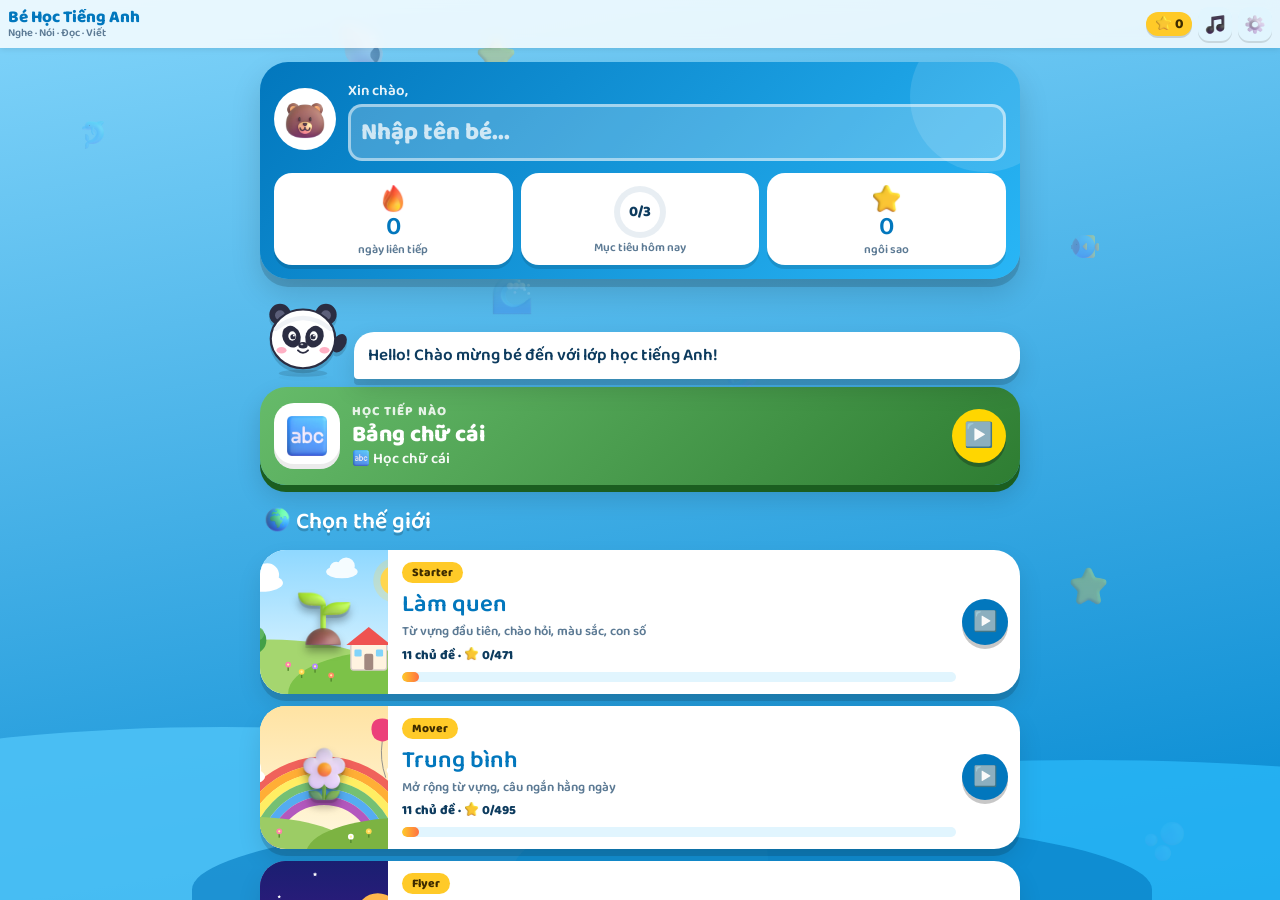
==== commit b60674c5: "Add files via upload" ====
--- a/app/www/index.html
+++ b/app/www/index.html
@@ -167,6 +167,7 @@
 <script src="js/content.js"></script>
 <script src="js/content_gs.js"></script>
 <script src="js/clips.js"></script>
+<script src="js/packs.js"></script>
 <script src="js/audio.js"></script>
 <script src="js/speech.js"></script>
 <script src="js/app.js"></script>
--- a/app/www/css/style.css
+++ b/app/www/css/style.css
@@ -479,3 +479,8 @@
 .rep-goal-row{flex-wrap:nowrap;gap:5px;font-size:14px}
 .rep-goal-row span{white-space:nowrap}
 .rg-chip{padding:5px 10px;font-size:14px;white-space:nowrap}
+
+#packLoading{position:fixed;inset:0;z-index:50;background:rgba(0,0,0,.45);display:grid;place-items:center;padding:20px}
+.pl-card{background:#fff;border-radius:26px;padding:20px;width:min(340px,100%);text-align:center;display:flex;flex-direction:column;gap:10px;align-items:center}
+.pl-ic{font-size:54px}.pl-card .progress{width:100%}
+#plBar{height:100%;width:0;background:linear-gradient(90deg,var(--accent),var(--accent2));border-radius:99px;transition:width .2s}
